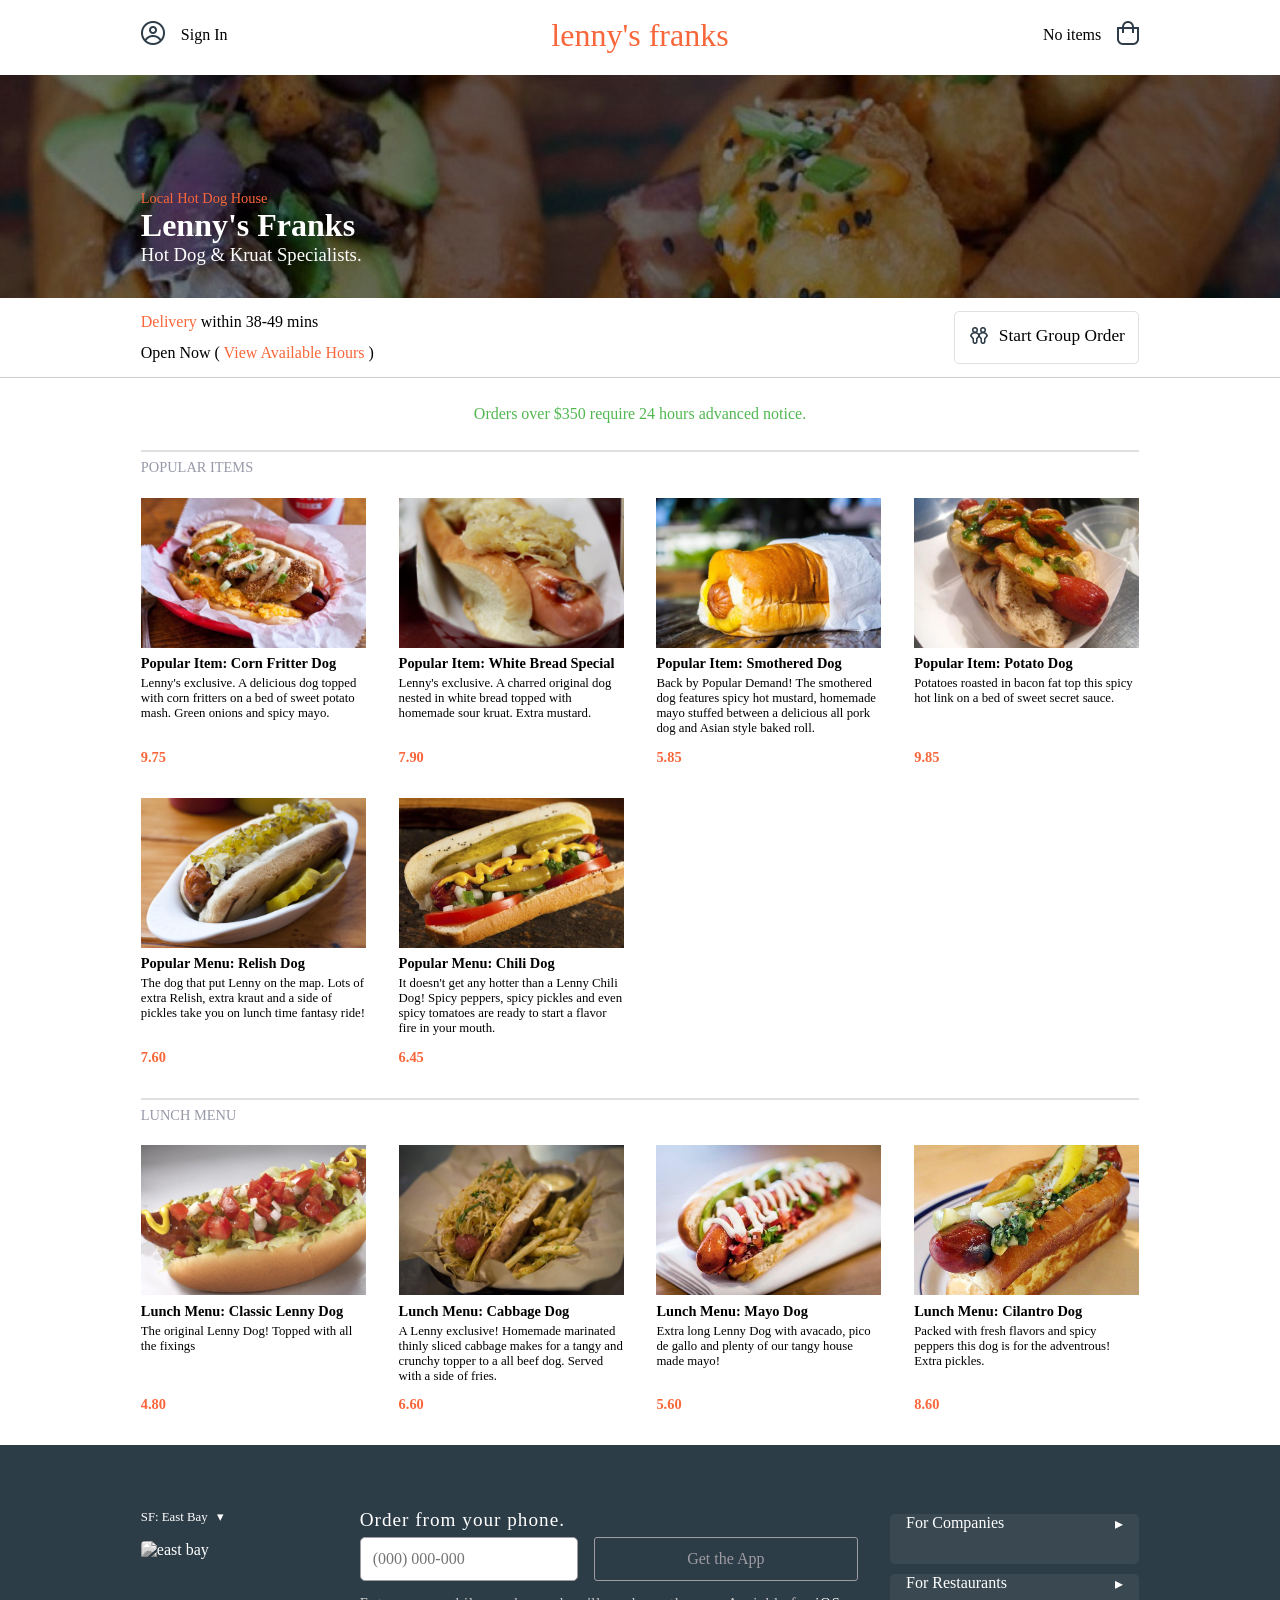
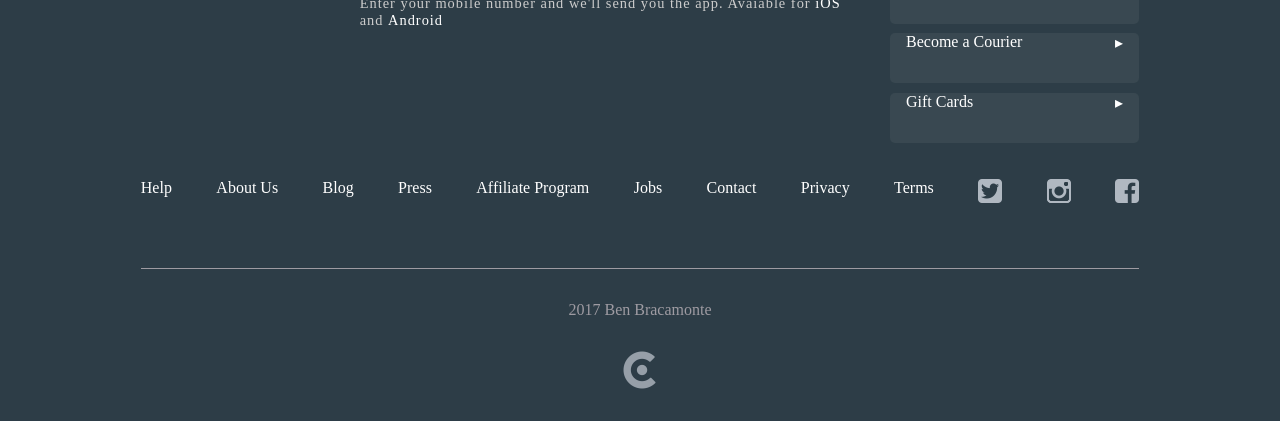
==== hotdogs/index.html @ 8e90b652 "fix pathing errors" ====
<!DOCTYPE html>
<html>
<head>
  <title>Lenny's Franks</title>
  <link rel="stylesheet" href="styles.css">
  <script
    src="https://code.jquery.com/jquery-3.2.1.js"
    integrity="sha256-DZAnKJ/6XZ9si04Hgrsxu/8s717jcIzLy3oi35EouyE="
    crossorigin="anonymous"></script>
  <script type="text/javascript" src="main.js" ></script>
</head>
<body>
  <div class="pagewrap">
    <div class="overlay"></div><!-- overlay -->

    <div class="topbar">
      <div class="topbar-signin">
        <div class="topbar-signin-icon"><img src="icons/profile.png" alt="person icon"></div>
        <div class="topbar-signin-title">Sign In</div>
      </div><!-- topbar-signin -->

      <div class="topbar-title">lenny's franks</div>

      <div class="topbar-cart">
        <div class="topbar-cart-itemcount">No items</div>
        <div class="topbar-cart-carticon"><img src="icons/bag.png" alt="bag icon"></div>
      </div><!-- topbar-cart -->
    </div><!-- topbar -->

    <div class="title">
      <h4 class="title-item title-location">Local Hot Dog House</h4>
      <h1 class="title-item title-title">Lenny's Franks</h1>
      <h3 class="title-item title-description">Hot Dog &amp Kruat Specialists.</h3>
    </div><!-- title -->

    <div class="orderbar">
      <div class="orderbar-item orderbar-left">
        <div class="orderbar-delivery-time"> <span class="orderbar-delivery">Delivery</span> within 38-49 mins</div>
        <div class="orderbar-hours">Open Now (<a href="#" class="view-hours"> View Available Hours </a>)</div>
      </div><!-- orderbar-item orderbar-left -->

      <div class="orderbar-item orderbar-orderbutton">
        <button class="group-orderbutton-button"><img src="icons/two-people.png" class="group-orderbutton-button-icon" alt="two people icon"><span class="group-orderbutton-button-text">Start Group Order</span></button>
      </div><!-- orderbar-orderbutton -->
    </div><!-- orderbar -->

    <main class="main">
      <div class="main-bigorders">Orders over $350 require 24 hours advanced notice.</div>
      <div class="main-menu">
        <div class="main-menu-title">POPULAR ITEMS</div>
        <div class="main-menu-items">
          <div class="menu-item" id="item-corndog">
            <div class="menu-item-imgholder">
              <img src="images/corndog.jpg" alt="corn dog" class="menu-item-img">
              <div class="menu-item-hovertext">Add to Cart</div>
            </div><!-- menu-item-imgholder -->

            <div class="menu-item-name">Popular Item: Corn Fritter Dog</div>
            <div class="menu-item-description">Lenny's exclusive. A delicious dog topped with corn fritters on a bed of sweet potato mash. Green onions and spicy mayo.</div>
            <div class="menu-item-price">9.75</div>
          </div><!-- menu-item -->

          <div class="menu-item" id="item-whitebreaddog">
            <div class="menu-item-imgholder">
              <img src="images/krautdog.jpg" alt="white bread dog" class="menu-item-img">
            <div class="menu-item-hovertext">Add to Cart</div>
            </div><!-- menu-item-imgholder -->

            <div class="menu-item-name">Popular Item: White Bread Special</div>
            <div class="menu-item-description">Lenny's exclusive. A charred original dog nested in white bread topped with homemade sour kruat. Extra mustard.</div>
            <div class="menu-item-price">7.90</div>
          </div><!-- menu-item -->

          <div class="menu-item" id="item-smothereddog">
            <div class="menu-item-imgholder">
              <img src="images/smothereddog.jpg" alt="Smothered Dog" class="menu-item-img">
              <div class="menu-item-hovertext">Add to Cart</div>
            </div><!-- menu-item-imgholder -->

            <div class="menu-item-name">Popular Item: Smothered Dog</div>
            <div class="menu-item-description">Back by Popular Demand! The smothered dog features spicy hot mustard, homemade mayo stuffed between a delicious all pork dog and Asian style baked roll.</div>
            <div class="menu-item-price">5.85</div>
          </div><!-- menu-item -->

          <div class="menu-item" id="item-potatoedog">
            <div class="menu-item-imgholder">
              <img src="images/pototadog.jpg" alt="Potatoe Covered Hot Dog" class="menu-item-img">
              <div class="menu-item-hovertext">Add to Cart</div>
            </div><!-- menu-item-imgholder -->

            <div class="menu-item-name">Popular Item: Potato Dog</div>
            <div class="menu-item-description">Potatoes roasted in bacon fat top this spicy hot link on a bed of sweet secret sauce.</div>
            <div class="menu-item-price">9.85</div>
          </div><!-- menu-item -->

          <div class="menu-item" id="item-relishdog">
            <div class="menu-item-imgholder">
              <img src="images/relishdog.jpg" alt="Relish Dog" class="menu-item-img">
            <div class="menu-item-hovertext">Add to Cart</div>
            </div><!-- menu-item-imgholder -->

            <div class="menu-item-name">Popular Menu: Relish Dog</div>
            <div class="menu-item-description">The dog that put Lenny on the map. Lots of extra Relish, extra kraut and a side of pickles take you on lunch time fantasy ride!</div>
            <div class="menu-item-price">7.60</div>
          </div><!-- menu-item -->

          <div class="menu-item" id="item-chilidog">
            <div class="menu-item-imgholder">
              <img src="images/chillidog.jpg" alt="Hot Chili Dog" class="menu-item-img">
            <div class="menu-item-hovertext">Add to Cart</div>
            </div><!-- menu-item-imgholder -->

            <div class="menu-item-name">Popular Menu: Chili Dog</div>
            <div class="menu-item-description">It doesn't get any hotter than a Lenny Chili Dog! Spicy peppers, spicy pickles and even spicy tomatoes are ready to start a flavor fire in your mouth.</div>
            <div class="menu-item-price">6.45</div>
          </div><!-- menu-item -->

          <div class="menu-item phantom-item"">
            <div class="menu-item-imgholder">
              <img src="images/chillidog.jpg" alt="Hot Chili Dog" class="menu-item-img">
            <div class="menu-item-hovertext">Add to Cart</div>
            </div><!-- menu-item-imgholder -->

            <div class="menu-item-name">Popular Menu: Chili Dog</div>
            <div class="menu-item-description">It doesn't get any hotter than a Lenny Chili Dog! Spicy peppers, spicy pickles and even spicy tomatoes are ready to start a flavor fire in your mouth.</div>
            <div class="menu-item-price">6.45</div>
          </div><!-- menu-item -->

          <div class="menu-item phantom-item">
            <div class="menu-item-imgholder">
              <img src="images/chillidog.jpg" alt="Hot Chili Dog" class="menu-item-img">
            <div class="menu-item-hovertext">Add to Cart</div>
            </div><!-- menu-item-imgholder -->

            <div class="menu-item-name">Popular Menu: Chili Dog</div>
            <div class="menu-item-description">It doesn't get any hotter than a Lenny Chili Dog! Spicy peppers, spicy pickles and even spicy tomatoes are ready to start a flavor fire in your mouth.</div>
            <div class="menu-item-price">6.45</div>
          </div><!-- menu-item -->


        </div><!-- main-menu-items -->

        <div class="main-menu-title">LUNCH MENU</div>
        <div class="main-menu-items">
          <div class="menu-item" id="item-lennydog">
            <div class="menu-item-imgholder">
              <img src="images/classicdog.jpg" alt="Classic Hot Dog" class="menu-item-img">
            <div class="menu-item-hovertext">Add to Cart</div>
            </div><!-- menu-item-imgholder -->

            <div class="menu-item-name">Lunch Menu: Classic Lenny Dog</div>
            <div class="menu-item-description">The original Lenny Dog! Topped with all the fixings</div>
            <div class="menu-item-price">4.80</div>
          </div><!-- menu-item -->

          <div class="menu-item" id="item-cabbagedog">
            <div class="menu-item-imgholder">
              <img src="images/cabbagedog.jpg" alt="Cabbage Dog" class="menu-item-img">
            <div class="menu-item-hovertext">Add to Cart</div>
            </div><!-- menu-item-imgholder -->

            <div class="menu-item-name">Lunch Menu: Cabbage Dog</div>
            <div class="menu-item-description">A Lenny exclusive! Homemade marinated thinly sliced cabbage makes for a tangy and crunchy topper to a all beef dog. Served with a side of fries.</div>
            <div class="menu-item-price">6.60</div>
          </div><!-- menu-item -->

          <div class="menu-item" id="item-mayodog">
            <div class="menu-item-imgholder">
              <img src="images/mayodog.jpg" alt="Mayo Dog" class="menu-item-img">
            <div class="menu-item-hovertext">Add to Cart</div>
            </div><!-- menu-item-imgholder -->

            <div class="menu-item-name">Lunch Menu: Mayo Dog</div>
            <div class="menu-item-description">Extra long Lenny Dog with avacado, pico de gallo and plenty of our tangy house made mayo!</div>
            <div class="menu-item-price">5.60</div>
          </div><!-- menu-item -->

          <div class="menu-item" id="item-cilantrodog">
            <div class="menu-item-imgholder">
              <img src="images/cilantrodog.jpg" alt="Cilantro Dog" class="menu-item-img">
            <div class="menu-item-hovertext">Add to Cart</div>
            </div><!-- menu-item-imgholder -->

            <div class="menu-item-name">Lunch Menu: Cilantro Dog</div>
            <div class="menu-item-description">Packed with fresh flavors and spicy peppers this dog is for the adventrous! Extra pickles.</div>
            <div class="menu-item-price">8.60</div>
          </div><!-- menu-item -->

        </div><!-- main-menu-items -->
      </div><!-- main-menu -->
    </main><!-- main -->

    <footer class="footer">
      <div class="footer-contacts footer-item">
        <div class=" footer-contacts-bays">
          <div class="footer-contacts-bays-title">SF: East Bay &nbsp &#x25BE;</div>
          <img src="https://ak5.picdn.net/shutterstock/videos/6311705/thumb/1.jpg" alt="east bay" class="footer-contacts-bays-image">
        </div><!-- footer-contacts-bays -->

        <div class=" footer-contacts-phone">
          <div class="footer-contacts-phone-title">Order from your phone.</div>
          <div class="footer-contacts-phone-textfield">
            <form>
              <input class="footer-contacts-phone-textfield-textfield" type="text" name="phone-number" placeholder="(000) 000-000">
            </form>
            <button class="footer-contacts-phone-appbutton">Get the App</button>
          </div>
          <div class="footer-contacts-phone-detials"><p>Enter your mobile number and we'll send you the app. Avaiable for <span class="text-bold">iOS</span> and <span class="text-bold">Android</span></p></div>
        </div><!-- footer-contacts-phone -->

        <div class="footer-contacts-outreach">
          <button class="footer-contacts-outreach-button">For Companies <span class="triangle">&#9656;</span> </button>
          <button class="footer-contacts-outreach-button">For Restaurants <span class="triangle">&#9656;</span> </button>
          <button class="footer-contacts-outreach-button">Become a Courier <span class="triangle">&#9656;</span> </button>
          <button class="footer-contacts-outreach-button">Gift Cards <span class="triangle">&#9656;</span> </button>
        </div><!-- footer-contacts-outreach -->
      </div><!-- footer-contacts -->

      <div class="footer-item footer-links">
        <a href="#" class="footer-link" >Help</a>
        <a href="#" class="footer-link" >About Us</a>
        <a href="#" class="footer-link" >Blog</a>
        <a href="#" class="footer-link" >Press</a>
        <a href="#" class="footer-link" >Affiliate Program</a>
        <a href="#" class="footer-link" >Jobs</a>
        <a href="#" class="footer-link" >Contact</a>
        <a href="#" class="footer-link" >Privacy</a>
        <a href="#" class="footer-link" >Terms</a>
        <a href="#" class="footer-link" ><img src="icons/twitter.png" alt="twitter icon"></a>
        <a href="#" class="footer-link" ><img src="icons/insta.png" alt="instagram"></a>
        <a href="#" class="footer-link" ><img src="icons/fb.png" alt="facebook"></a>
      </div><!-- footer-links -->

      <div class="footer-item footer-copyright">
        <div class="footer-copyright-date"> 2017 Ben Bracamonte</div>
        <img src="icons/logo.png" alt="logo" class="footer-copyright-logo">
      </div><!-- footer-copyright -->
    </footer><!-- footer -->

    <div class="hours-modal">
      <div class="hours-modal-container">

        <div class="hours-modal-title">
          <span>Aviable Hours</span>
          <span class="hours-x-button">&#10006</span>
        </div><!-- hours-modal-title -->

        <div class="hours-modal-main">
          <div class="hours-modal-main-menunames">
            <div class="hours-modal-main-placeholder"></div>

            <div class="hours-modal-main-mainmenu-title">
              <div class="hours-modal-main-mainmenu-title-title">Main Menu</div>
              <div class="hours-modal-main-availablenow">Avaiable Now</div>
            </div><!-- hours-modal-main-mainmenu-title -->

            <div class="hours-modal-main-lunchmenu-title">
              <div class="hours-modal-main-lunchmenu-title-title">Lunch Menu</div>
              <div class="hours-modal-main-availablenow">Avaiable Now</div>
            </div><!-- hours-modal-main-lunchmenu-title -->
          </div><!-- hours-modal-main-menunames -->

          <div class="hours-modal-main-hours">
            <div class="hours-modal-main-daylist">
              <ul class="hours-modal-main-days" >
                <li>Sunday</li>
                <li>Monday</li>
                <li>Tuesday</li>
                <li><span class="active">Wednesday</span></li>
                <li>Thursday</li>
                <li>Friday</li>
                <li>Saturday</li>
              </ul>
            </div><!-- hours-modal-main-days -->

            <div class="hours-modal-main-mainmenu">
              <div>
                <ul class="hours-modal-main-mainmenu-hours" >
                  <li>11:00AM - 09:30PM</li>
                  <li>Closed</li>
                  <li>11:00AM - 10:00PM</li>
                  <li><span class="active">11:00AM - 10:00PM</span></li>
                  <li>11:00AM - 10:00PM</li>
                  <li>11:00AM - 10:00PM</li>
                  <li>11:00AM - 10:00PM</li>
                </ul><!-- hours-modal-main-mainmenu-hours -->
              </div>
            </div><!-- hours-modal-main-mainmenu -->

            <div class="hours-modal-main-lunchmenu">
              <div>
                <ul class="hours-modal-main-lunchmenu-hours">
                  <li>11:00AM - 09:30PM</li>
                  <li>Closed</li>
                  <li>11:00AM - 10:00PM</li>
                  <li><span class="active">11:00AM - 10:00PM</span></li>
                  <li>11:00AM - 10:00PM</li>
                  <li>11:00AM - 10:00PM</li>
                  <li>11:00AM - 10:00PM</li>
                </ul><!-- hours-modal-main-lunchmenu-hours -->
              </div>
            </div><!-- hours-modal-main-lunchmenu -->
          </div><!-- hours-modal-main-hours -->
        </div><!-- hours-modal-main -->
      </div><!-- hours-modal-container -->
    </div><!-- hours-modal -->

    <div class="item-modals">
      <div class="item-modal" id="item-modal-corndog">
        <div class="item-modal-img-container">
          <div class="item-x-button">&#10006</div>
        </div><!-- item-modal-img-container -->

        <div class="item-modal-description">
          <div class="item-modal-description-title">Popular Menu: Corn Fritter Dog</div><!-- item-modal-description-title -->
          <p class="item-modal-description-description">Lenny's exclusive. A delicious dog topped with corn fritters on a bed of sweet potato mash. Green onions and spicy mayo.</p><!-- item-modal-description-description -->
        </div><!-- item-modal-description -->

        <div class="item-modal-unavailble">
          <div class="item-modal-unavaiable-title">IF ITEM UNAVAILABLE</div><!-- item-modal-unavaiable-title -->
          <div class="item-modal-unavuable-radios">

            <!-- Having the same name ensures that only one radio button can be checked at a time. -->
            <input name="item-options" type="radio" class="unavaiable-options-radio" value="sub" checked><span class="unavaiable-options-text"> &nbsp; Substitute with restaurant recommendation</span><br>
            <input name="item-options" type="radio" class="unavaiable-options-radio" value="sub"><span class="unavaiable-options-text"> &nbsp; Remove item</span><br>
            <input name="item-options" type="radio" class="unavaiable-options-radio" value="sub"><span class="unavaiable-options-text"> &nbsp; Cancel entire order</span><br>
          </div><!-- item-modal-unavuable-radios -->
        </div><!-- item-modal-unavailble -->

        <div class="item-modal-optional">
          <div class="item-modal-optional-title">OPTIONAL ITEM INSTRUCTIONS</div><!-- item-modal-optoinal-title -->

          <div class="item-modal-optional-textfield">
            <form action="#">
              <textarea placeholder="eg. NO MAYO! Any food allergies we should know about? Extra hot Peppers? Just let us know here." rows="4" class="item-instructions"></textarea>
            </form>
          </div><!-- item-modal-optional-textfield -->
        </div><!-- item-modal-optional -->

        <div class="item-modal-price-container">
          <div class="item-modal-price-quantity-button">
            <a class="quantity-button-minus">-</a>

            <div class="quantity-button-inner">
              <div class="quantity-button-qty">QTY:<span class="quantity-button-qty-number">0</span></div>
            </div><!-- quantity-button-inner -->

            <a class="quantity-button-plus">+</a>
          </div><!-- item-modal-price-quantity -->

          <div class="item-modal-price-total">9.75</div><!-- item-modal-price-total -->
        </div><!-- item-modal-price-container -->

        <div class="item-modal-button">
          <button class="item-modal-button-addtocart">Add to Cart</button>
        </div><!-- item-modal-button -->
      </div><!-- item-modal -->

      <div class="item-modal" id="item-modal-whitebreaddog">
        <div class="item-modal-img-container">
          <div class="item-x-button">&#10006</div>
        </div><!-- item-modal-img-container -->

        <div class="item-modal-description">
          <div class="item-modal-description-title">Popular Menu: White Bread Special</div><!-- item-modal-description-title -->
          <p class="item-modal-description-description">Lenny's exclusive. A charred original dog nested in white bread topped with homemade sour kruat. Extra mustard.</p><!-- item-modal-description-description -->
        </div><!-- item-modal-description -->

        <div class="item-modal-unavailble">
          <div class="item-modal-unavaiable-title">IF ITEM UNAVAILABLE</div><!-- item-modal-unavaiable-title -->
          <div class="item-modal-unavuable-radios">

            <!-- Having the same name ensures that only one radio button can be checked at a time. -->
            <input name="item-options" type="radio" class="unavaiable-options-radio" value="sub" checked><span class="unavaiable-options-text"> &nbsp; Substitute with restaurant recommendation</span><br>
            <input name="item-options" type="radio" class="unavaiable-options-radio" value="sub"><span class="unavaiable-options-text"> &nbsp; Remove item</span><br>
            <input name="item-options" type="radio" class="unavaiable-options-radio" value="sub"><span class="unavaiable-options-text"> &nbsp; Cancel entire order</span><br>
          </div><!-- item-modal-unavuable-radios -->
        </div><!-- item-modal-unavailble -->

        <div class="item-modal-optional">
          <div class="item-modal-optional-title">OPTIONAL ITEM INSTRUCTIONS</div><!-- item-modal-optoinal-title -->

          <div class="item-modal-optional-textfield">
            <form action="#">
              <textarea placeholder="eg. NO MAYO! Any food allergies we should know about? Extra hot Peppers? Just let us know here." rows="4" class="item-instructions"></textarea>
            </form>
          </div><!-- item-modal-optional-textfield -->
        </div><!-- item-modal-optional -->

        <div class="item-modal-price-container">
          <div class="item-modal-price-quantity-button">
            <a class="quantity-button-minus">-</a>

            <div class="quantity-button-inner">
              <div class="quantity-button-qty">QTY:<span class="quantity-button-qty-number">0</span></div>
            </div><!-- quantity-button-inner -->

            <a class="quantity-button-plus">+</a>
          </div><!-- item-modal-price-quantity -->

          <div class="item-modal-price-total">7.90</div><!-- item-modal-price-total -->
        </div><!-- item-modal-price-container -->

        <div class="item-modal-button">
          <button class="item-modal-button-addtocart">Add to Cart</button>
        </div><!-- item-modal-button -->
      </div><!-- item-modal -->


      <div class="item-modal" id="item-modal-smothereddog">
        <div class="item-modal-img-container">
          <div class="item-x-button">&#10006</div>
        </div><!-- item-modal-img-container -->

        <div class="item-modal-description">
          <div class="item-modal-description-title">Popular Menu: Smothered Dog</div><!-- item-modal-description-title -->
          <p class="item-modal-description-description">Back by Popular Demand! The smothered dog features spicy hot mustard, homemade mayo stuffed between a delicious all pork dog and Asian style baked roll.</p><!-- item-modal-description-description -->
        </div><!-- item-modal-description -->

        <div class="item-modal-unavailble">
          <div class="item-modal-unavaiable-title">IF ITEM UNAVAILABLE</div><!-- item-modal-unavaiable-title -->
          <div class="item-modal-unavuable-radios">

            <!-- Having the same name ensures that only one radio button can be checked at a time. -->
            <input name="item-options" type="radio" class="unavaiable-options-radio" value="sub" checked><span class="unavaiable-options-text"> &nbsp; Substitute with restaurant recommendation</span><br>
            <input name="item-options" type="radio" class="unavaiable-options-radio" value="sub"><span class="unavaiable-options-text"> &nbsp; Remove item</span><br>
            <input name="item-options" type="radio" class="unavaiable-options-radio" value="sub"><span class="unavaiable-options-text"> &nbsp; Cancel entire order</span><br>
          </div><!-- item-modal-unavuable-radios -->
        </div><!-- item-modal-unavailble -->

        <div class="item-modal-optional">
          <div class="item-modal-optional-title">OPTIONAL ITEM INSTRUCTIONS</div><!-- item-modal-optoinal-title -->

          <div class="item-modal-optional-textfield">
            <form action="#">
              <textarea placeholder="eg. NO MAYO! Any food allergies we should know about? Extra hot Peppers? Just let us know here." rows="4" class="item-instructions"></textarea>
            </form>
          </div><!-- item-modal-optional-textfield -->
        </div><!-- item-modal-optional -->

        <div class="item-modal-price-container">
          <div class="item-modal-price-quantity-button">
            <a class="quantity-button-minus">-</a>

            <div class="quantity-button-inner">
              <div class="quantity-button-qty">QTY:<span class="quantity-button-qty-number">0</span></div>
            </div><!-- quantity-button-inner -->

            <a class="quantity-button-plus">+</a>
          </div><!-- item-modal-price-quantity -->

          <div class="item-modal-price-total">5.85</div><!-- item-modal-price-total -->
        </div><!-- item-modal-price-container -->

        <div class="item-modal-button">
          <button class="item-modal-button-addtocart">Add to Cart</button>
        </div><!-- item-modal-button -->
      </div><!-- item-modal -->


      <div class="item-modal" id="item-modal-potatoedog">
        <div class="item-modal-img-container">
          <div class="item-x-button">&#10006</div>
        </div><!-- item-modal-img-container -->

        <div class="item-modal-description">
          <div class="item-modal-description-title">Popular Menu: Potato Dog</div><!-- item-modal-description-title -->
          <p class="item-modal-description-description">Potatoes roasted in bacon fat top this spicy hot link on a bed of sweet secret sauce.</p><!-- item-modal-description-description -->
        </div><!-- item-modal-description -->

        <div class="item-modal-unavailble">
          <div class="item-modal-unavaiable-title">IF ITEM UNAVAILABLE</div><!-- item-modal-unavaiable-title -->
          <div class="item-modal-unavuable-radios">

            <!-- Having the same name ensures that only one radio button can be checked at a time. -->
            <input name="item-options" type="radio" class="unavaiable-options-radio" value="sub" checked><span class="unavaiable-options-text"> &nbsp; Substitute with restaurant recommendation</span><br>
            <input name="item-options" type="radio" class="unavaiable-options-radio" value="sub"><span class="unavaiable-options-text"> &nbsp; Remove item</span><br>
            <input name="item-options" type="radio" class="unavaiable-options-radio" value="sub"><span class="unavaiable-options-text"> &nbsp; Cancel entire order</span><br>
          </div><!-- item-modal-unavuable-radios -->
        </div><!-- item-modal-unavailble -->

        <div class="item-modal-optional">
          <div class="item-modal-optional-title">OPTIONAL ITEM INSTRUCTIONS</div><!-- item-modal-optoinal-title -->

          <div class="item-modal-optional-textfield">
            <form action="#">
              <textarea placeholder="eg. NO MAYO! Any food allergies we should know about? Extra hot Peppers? Just let us know here." rows="4" class="item-instructions"></textarea>
            </form>
          </div><!-- item-modal-optional-textfield -->
        </div><!-- item-modal-optional -->

        <div class="item-modal-price-container">
          <div class="item-modal-price-quantity-button">
            <a class="quantity-button-minus">-</a>

            <div class="quantity-button-inner">
              <div class="quantity-button-qty">QTY:<span class="quantity-button-qty-number">0</span></div>
            </div><!-- quantity-button-inner -->

            <a class="quantity-button-plus">+</a>
          </div><!-- item-modal-price-quantity -->

          <div class="item-modal-price-total">9.85</div><!-- item-modal-price-total -->
        </div><!-- item-modal-price-container -->

        <div class="item-modal-button">
          <button class="item-modal-button-addtocart">Add to Cart</button>
        </div><!-- item-modal-button -->
      </div><!-- item-modal -->

      <div class="item-modal" id="item-modal-relishdog">
        <div class="item-modal-img-container">
          <div class="item-x-button">&#10006</div>
        </div><!-- item-modal-img-container -->

        <div class="item-modal-description">
          <div class="item-modal-description-title">Popular Menu: Relish Dog</div><!-- item-modal-description-title -->
          <p class="item-modal-description-description">The dog that put Lenny on the map. Lots of extra Relish, extra kraut and a side of pickles take you on lunch time fantasy ride!</p><!-- item-modal-description-description -->
        </div><!-- item-modal-description -->

        <div class="item-modal-unavailble">
          <div class="item-modal-unavaiable-title">IF ITEM UNAVAILABLE</div><!-- item-modal-unavaiable-title -->
          <div class="item-modal-unavuable-radios">

            <!-- Having the same name ensures that only one radio button can be checked at a time. -->
            <input name="item-options" type="radio" class="unavaiable-options-radio" value="sub" checked><span class="unavaiable-options-text"> &nbsp; Substitute with restaurant recommendation</span><br>
            <input name="item-options" type="radio" class="unavaiable-options-radio" value="sub"><span class="unavaiable-options-text"> &nbsp; Remove item</span><br>
            <input name="item-options" type="radio" class="unavaiable-options-radio" value="sub"><span class="unavaiable-options-text"> &nbsp; Cancel entire order</span><br>
          </div><!-- item-modal-unavuable-radios -->
        </div><!-- item-modal-unavailble -->

        <div class="item-modal-optional">
          <div class="item-modal-optional-title">OPTIONAL ITEM INSTRUCTIONS</div><!-- item-modal-optoinal-title -->

          <div class="item-modal-optional-textfield">
            <form action="#">
              <textarea placeholder="eg. NO MAYO! Any food allergies we should know about? Extra hot Peppers? Just let us know here." rows="4" class="item-instructions"></textarea>
            </form>
          </div><!-- item-modal-optional-textfield -->
        </div><!-- item-modal-optional -->

        <div class="item-modal-price-container">
          <div class="item-modal-price-quantity-button">
            <a class="quantity-button-minus">-</a>

            <div class="quantity-button-inner">
              <div class="quantity-button-qty">QTY:<span class="quantity-button-qty-number">0</span></div>
            </div><!-- quantity-button-inner -->

            <a class="quantity-button-plus">+</a>
          </div><!-- item-modal-price-quantity -->

          <div class="item-modal-price-total">7.60</div><!-- item-modal-price-total -->
        </div><!-- item-modal-price-container -->

        <div class="item-modal-button">
          <button class="item-modal-button-addtocart">Add to Cart</button>
        </div><!-- item-modal-button -->
      </div><!-- item-modal -->

      <div class="item-modal" id="item-modal-chilidog">
        <div class="item-modal-img-container">
          <div class="item-x-button">&#10006</div>
        </div><!-- item-modal-img-container -->

        <div class="item-modal-description">
          <div class="item-modal-description-title">Popular Menu: Chili Dog</div><!-- item-modal-description-title -->
          <p class="item-modal-description-description">It doesn't get any hotter than a Lenny Chili Dog! Spicy peppers, spicy pickles and spicy tomatoes are ready to start a flavor fire in your mouth.</p><!-- item-modal-description-description -->
        </div><!-- item-modal-description -->

        <div class="item-modal-unavailble">
          <div class="item-modal-unavaiable-title">IF ITEM UNAVAILABLE</div><!-- item-modal-unavaiable-title -->
          <div class="item-modal-unavuable-radios">

            <!-- Having the same name ensures that only one radio button can be checked at a time. -->
            <input name="item-options" type="radio" class="unavaiable-options-radio" value="sub" checked><span class="unavaiable-options-text"> &nbsp; Substitute with restaurant recommendation</span><br>
            <input name="item-options" type="radio" class="unavaiable-options-radio" value="sub"><span class="unavaiable-options-text"> &nbsp; Remove item</span><br>
            <input name="item-options" type="radio" class="unavaiable-options-radio" value="sub"><span class="unavaiable-options-text"> &nbsp; Cancel entire order</span><br>
          </div><!-- item-modal-unavuable-radios -->
        </div><!-- item-modal-unavailble -->

        <div class="item-modal-optional">
          <div class="item-modal-optional-title">OPTIONAL ITEM INSTRUCTIONS</div><!-- item-modal-optoinal-title -->

          <div class="item-modal-optional-textfield">
            <form action="#">
              <textarea placeholder="eg. NO MAYO! Any food allergies we should know about? Extra hot Peppers? Just let us know here." rows="4" class="item-instructions"></textarea>
            </form>
          </div><!-- item-modal-optional-textfield -->
        </div><!-- item-modal-optional -->

        <div class="item-modal-price-container">
          <div class="item-modal-price-quantity-button">
            <a class="quantity-button-minus">-</a>

            <div class="quantity-button-inner">
              <div class="quantity-button-qty">QTY:<span class="quantity-button-qty-number">0</span></div>
            </div><!-- quantity-button-inner -->

            <a class="quantity-button-plus">+</a>
          </div><!-- item-modal-price-quantity -->

          <div class="item-modal-price-total">6.45</div><!-- item-modal-price-total -->
        </div><!-- item-modal-price-container -->

        <div class="item-modal-button">
          <button class="item-modal-button-addtocart">Add to Cart</button>
        </div><!-- item-modal-button -->
      </div><!-- item-modal -->


      <div class="item-modal" id="item-modal-lennydog">
        <div class="item-modal-img-container">
          <div class="item-x-button">&#10006</div>
        </div><!-- item-modal-img-container -->

        <div class="item-modal-description">
          <div class="item-modal-description-title">Lunch Menu: Classic Lenny</div><!-- item-modal-description-title -->
          <p class="item-modal-description-description">The original Lenny Dog! Topped with all the fixings</p><!-- item-modal-description-description -->
        </div><!-- item-modal-description -->

        <div class="item-modal-unavailble">
          <div class="item-modal-unavaiable-title">IF ITEM UNAVAILABLE</div><!-- item-modal-unavaiable-title -->
          <div class="item-modal-unavuable-radios">

            <!-- Having the same name ensures that only one radio button can be checked at a time. -->
            <input name="item-options" type="radio" class="unavaiable-options-radio" value="sub" checked><span class="unavaiable-options-text"> &nbsp; Substitute with restaurant recommendation</span><br>
            <input name="item-options" type="radio" class="unavaiable-options-radio" value="sub"><span class="unavaiable-options-text"> &nbsp; Remove item</span><br>
            <input name="item-options" type="radio" class="unavaiable-options-radio" value="sub"><span class="unavaiable-options-text"> &nbsp; Cancel entire order</span><br>
          </div><!-- item-modal-unavuable-radios -->
        </div><!-- item-modal-unavailble -->

        <div class="item-modal-optional">
          <div class="item-modal-optional-title">OPTIONAL ITEM INSTRUCTIONS</div><!-- item-modal-optoinal-title -->

          <div class="item-modal-optional-textfield">
            <form action="#">
              <textarea placeholder="eg. NO MAYO! Any food allergies we should know about? Extra hot Peppers? Just let us know here." rows="4" class="item-instructions"></textarea>
            </form>
          </div><!-- item-modal-optional-textfield -->
        </div><!-- item-modal-optional -->

        <div class="item-modal-price-container">
          <div class="item-modal-price-quantity-button">
            <a class="quantity-button-minus">-</a>

            <div class="quantity-button-inner">
              <div class="quantity-button-qty">QTY:<span class="quantity-button-qty-number">0</span></div>
            </div><!-- quantity-button-inner -->

            <a class="quantity-button-plus">+</a>
          </div><!-- item-modal-price-quantity -->

          <div class="item-modal-price-total">4.80</div><!-- item-modal-price-total -->
        </div><!-- item-modal-price-container -->

        <div class="item-modal-button">
          <button class="item-modal-button-addtocart">Add to Cart</button>
        </div><!-- item-modal-button -->
      </div><!-- item-modal -->

      <div class="item-modal" id="item-modal-cabbagedog">
        <div class="item-modal-img-container">
          <div class="item-x-button">&#10006</div>
        </div><!-- item-modal-img-container -->

        <div class="item-modal-description">
          <div class="item-modal-description-title">Lunch Menu: Cabbage Lenny</div><!-- item-modal-description-title -->
          <p class="item-modal-description-description">A Lenny exclusive! Homemade marinated thinly sliced cabbage makes for a tangy and crunchy topper to a all beef dog. Served with a side of fries.</p><!-- item-modal-description-description -->
        </div><!-- item-modal-description -->

        <div class="item-modal-unavailble">
          <div class="item-modal-unavaiable-title">IF ITEM UNAVAILABLE</div><!-- item-modal-unavaiable-title -->
          <div class="item-modal-unavuable-radios">

            <!-- Having the same name ensures that only one radio button can be checked at a time. -->
            <input name="item-options" type="radio" class="unavaiable-options-radio" value="sub" checked><span class="unavaiable-options-text"> &nbsp; Substitute with restaurant recommendation</span><br>
            <input name="item-options" type="radio" class="unavaiable-options-radio" value="sub"><span class="unavaiable-options-text"> &nbsp; Remove item</span><br>
            <input name="item-options" type="radio" class="unavaiable-options-radio" value="sub"><span class="unavaiable-options-text"> &nbsp; Cancel entire order</span><br>
          </div><!-- item-modal-unavuable-radios -->
        </div><!-- item-modal-unavailble -->

        <div class="item-modal-optional">
          <div class="item-modal-optional-title">OPTIONAL ITEM INSTRUCTIONS</div><!-- item-modal-optoinal-title -->

          <div class="item-modal-optional-textfield">
            <form action="#">
              <textarea placeholder="eg. NO MAYO! Any food allergies we should know about? Extra hot Peppers? Just let us know here." rows="4" class="item-instructions"></textarea>
            </form>
          </div><!-- item-modal-optional-textfield -->
        </div><!-- item-modal-optional -->

        <div class="item-modal-price-container">
          <div class="item-modal-price-quantity-button">
            <a class="quantity-button-minus">-</a>

            <div class="quantity-button-inner">
              <div class="quantity-button-qty">QTY:<span class="quantity-button-qty-number">0</span></div>
            </div><!-- quantity-button-inner -->

            <a class="quantity-button-plus">+</a>
          </div><!-- item-modal-price-quantity -->

          <div class="item-modal-price-total">6.60</div><!-- item-modal-price-total -->
        </div><!-- item-modal-price-container -->

        <div class="item-modal-button">
          <button class="item-modal-button-addtocart">Add to Cart</button>
        </div><!-- item-modal-button -->
      </div><!-- item-modal -->

      <div class="item-modal" id="item-modal-mayodog">
        <div class="item-modal-img-container">
          <div class="item-x-button">&#10006</div>
        </div><!-- item-modal-img-container -->

        <div class="item-modal-description">
          <div class="item-modal-description-title">Lunch Menu: Mayo Dog</div><!-- item-modal-description-title -->
          <p class="item-modal-description-description">Extra long Lenny Dog with avacado, pico de gallo and plenty of our tangy house made mayo!</p><!-- item-modal-description-description -->
        </div><!-- item-modal-description -->

        <div class="item-modal-unavailble">
          <div class="item-modal-unavaiable-title">IF ITEM UNAVAILABLE</div><!-- item-modal-unavaiable-title -->
          <div class="item-modal-unavuable-radios">

            <!-- Having the same name ensures that only one radio button can be checked at a time. -->
            <input name="item-options" type="radio" class="unavaiable-options-radio" value="sub" checked><span class="unavaiable-options-text"> &nbsp; Substitute with restaurant recommendation</span><br>
            <input name="item-options" type="radio" class="unavaiable-options-radio" value="sub"><span class="unavaiable-options-text"> &nbsp; Remove item</span><br>
            <input name="item-options" type="radio" class="unavaiable-options-radio" value="sub"><span class="unavaiable-options-text"> &nbsp; Cancel entire order</span><br>
          </div><!-- item-modal-unavuable-radios -->
        </div><!-- item-modal-unavailble -->

        <div class="item-modal-optional">
          <div class="item-modal-optional-title">OPTIONAL ITEM INSTRUCTIONS</div><!-- item-modal-optoinal-title -->

          <div class="item-modal-optional-textfield">
            <form action="#">
              <textarea placeholder="eg. NO MAYO! Any food allergies we should know about? Extra hot Peppers? Just let us know here." rows="4" class="item-instructions"></textarea>
            </form>
          </div><!-- item-modal-optional-textfield -->
        </div><!-- item-modal-optional -->

        <div class="item-modal-price-container">
          <div class="item-modal-price-quantity-button">
            <a class="quantity-button-minus">-</a>

            <div class="quantity-button-inner">
              <div class="quantity-button-qty">QTY:<span class="quantity-button-qty-number">0</span></div>
            </div><!-- quantity-button-inner -->

            <a class="quantity-button-plus">+</a>
          </div><!-- item-modal-price-quantity -->

          <div class="item-modal-price-total">5.60</div><!-- item-modal-price-total -->
        </div><!-- item-modal-price-container -->

        <div class="item-modal-button">
          <button class="item-modal-button-addtocart">Add to Cart</button>
        </div><!-- item-modal-button -->
      </div><!-- item-modal -->

      <div class="item-modal" id="item-modal-cilantrodog">
        <div class="item-modal-img-container">
          <div class="item-x-button">&#10006</div>
        </div><!-- item-modal-img-container -->

        <div class="item-modal-description">
          <div class="item-modal-description-title">Lunch Menu: Cilantro Dog</div><!-- item-modal-description-title -->
          <p class="item-modal-description-description">Packed with fresh flavors and spicy peppers this dog is for the adventrous! Extra pickles.</p><!-- item-modal-description-description -->
        </div><!-- item-modal-description -->

        <div class="item-modal-unavailble">
          <div class="item-modal-unavaiable-title">IF ITEM UNAVAILABLE</div><!-- item-modal-unavaiable-title -->
          <div class="item-modal-unavuable-radios">

            <!-- Having the same name ensures that only one radio button can be checked at a time. -->
            <input name="item-options" type="radio" class="unavaiable-options-radio" value="sub" checked><span class="unavaiable-options-text"> &nbsp; Substitute with restaurant recommendation</span><br>
            <input name="item-options" type="radio" class="unavaiable-options-radio" value="sub"><span class="unavaiable-options-text"> &nbsp; Remove item</span><br>
            <input name="item-options" type="radio" class="unavaiable-options-radio" value="sub"><span class="unavaiable-options-text"> &nbsp; Cancel entire order</span><br>
          </div><!-- item-modal-unavuable-radios -->
        </div><!-- item-modal-unavailble -->

        <div class="item-modal-optional">
          <div class="item-modal-optional-title">OPTIONAL ITEM INSTRUCTIONS</div><!-- item-modal-optoinal-title -->

          <div class="item-modal-optional-textfield">
            <form action="#">
              <textarea placeholder="eg. NO MAYO! Any food allergies we should know about? Extra hot Peppers? Just let us know here." rows="4" class="item-instructions"></textarea>
            </form>
          </div><!-- item-modal-optional-textfield -->
        </div><!-- item-modal-optional -->

        <div class="item-modal-price-container">
          <div class="item-modal-price-quantity-button">
            <a class="quantity-button-minus">-</a>

            <div class="quantity-button-inner">
              <div class="quantity-button-qty">QTY:<span class="quantity-button-qty-number">0</span></div>
            </div><!-- quantity-button-inner -->

            <a class="quantity-button-plus">+</a>
          </div><!-- item-modal-price-quantity -->

          <div class="item-modal-price-total">8.60</div><!-- item-modal-price-total -->
        </div><!-- item-modal-price-container -->

        <div class="item-modal-button">
          <button class="item-modal-button-addtocart">Add to Cart</button>
        </div><!-- item-modal-button -->
      </div><!-- item-modal -->

    </div><!-- item-modals -->
  </div><!-- pagewrap -->
</body>
</html>
---- hotdogs/styles.css ----
/* Reset ---------------------------------------------*/
body{
  box-sizing: border-box;
}

*, *:before, *:after{
  box-sizing: inherit;
  padding: 0;
  margin: 0;
}


/* Typography ----------------------------------------*/
* {
  font-family: 'Helvetica Neue';
}

.footer{
  color: white;
}

.orderbar-delivery,
.view-hours,
.menu-item-price,
.title-location,
.topbar-title{
  color: rgb(248, 102, 58);
}

.view-hours{
  text-decoration: none;
}

.topbar-title{
  font-size: 2em;

}

.group-orderbutton-button-text{
  font-size: 1.3em;
}

.main-bigorders{
  color: rgb(81, 184, 81)
}

.main-menu-title{
  color: rgb(151, 153, 168);
  font-size: .9em;
  font-weight: 500;
}

.menu-item-name{
  font-weight: 800;
  font-size: .9em;
}

.menu-item-description{
    font-size: .8em;
    font-weight: 200;
}

.menu-item-price{
  font-size: .9em;
  font-weight: 600;
}

.title-location{
  font-size: .9em;
  font-weight: 200;
}

.title-description{
  font-weight: 200;
}

.title-item:not(.title-location){
  color: white;
}

.footer-contacts-phone-title{
  font-size: 1.2em;
}

.footer-contacts-phone-detials{
  font-weight: 200;
  font-size: .8em;
}

.footer-contacts-phone-textfield-textfield{
  font-size: 1em;
  color: rgb(158, 155, 162);
}

.text-bold{
  font-weight: 500;
  color: white;
}

.footer-contacts-bays-title{
  font-size: .8em;
}

.footer-contacts-bays-title:after{
}

.footer-contacts-phone-detials{
  color: rgb(204, 204, 204);
}

.footer-contacts-phone-appbutton{
  font-size: 1em;
  font-weight: 500;
  color: rgb(158, 155, 162);
}

.footer-contacts-phone-detials{
  font-size: .9em;
  letter-spacing: 1px;
}

.footer-contacts-outreach-button{
  font-size: 1em;
  color: white;
}

.footer-links{
  font-size: 1em;
}

.footer-copyright{
  color: rgb(158, 155, 162);
}

.item-modal-description-title{
  font-weight: 700;
  font-size: 1.3em;
}

.item-modal-description-description{
  white-space: pre-wrap;
  font-weight: 300;
}

.item-modal-unavaiable-title{
  font-weight: 600;
}


.item-modal-optional{
  padding: 0 2em 2em 2em;
}

.item-modal-optional-title{
  font-weight: 600;
}

.item-instructions{
  font-size: .7em;
  line-height: 1.5em;
  color: rgb(158, 155, 162);
}

/* Structure -----------------------------------------*/

/* - Main Page container --------------------*/

.pagewrap{
  min-width:600px;
  display: flex;
  flex-direction: column;
}

.main,
.topbar,
.orderbar-item,
.footer-item
{
  margin-left: 11%;
  margin-right: 11%;
}


.overlay{
  display: none;
  background: black;
  top: 0;
  left: 0;
  bottom: 0;
  right: 0;
  position: fixed;
  z-index: 1;
  filter: opacity(40%);
}


/* - Topbar --------------------------------*/

.topbar{
  display: flex;
  flex-direction: row;
  flex-basis: 4.4em;
  line-height: 4.4em;
}

  .topbar-signin{
    display: flex;
    flex-direction: row;
    flex: 1;
    cursor: pointer;
  }

    .topbar-signin-icon{
      padding-top: 5px;
      padding-right: 1em;
    }

  .topbar-title{
    flex: 5;
    display: flex;
    flex-direction: row;
    justify-content: center;

  }

  .topbar-cart{
    display: flex;
    flex-direction: row;
    flex: 1;
    justify-content: flex-end;
    cursor: pointer;
    }

  .topbar-cart-itemcount{
    padding-right: 1em;
    white-space: nowrap;

  }

  .topbar-cart-carticon{
    padding-top: 5px;

  }



/* - Title ---------------------------------*/
.title{
  display: flex;
  flex-direction: column;
  justify-content: flex-end;
  flex-basis: 13.9em;
  min-width: 900px;
  background-color: grey;
  background-image: url('images/twodogs.jpg');
  background-size: 100% auto;
  background-position: center;
  background-repeat: no-repeat;
  background-blend-mode: multiply;
  padding-left: 11%;
  padding-bottom: 2em;
}



/* - Orderbar -------------------------------*/

.orderbar{
  white-space: nowrap;
  display: flex;
  flex-basis: 5em;
  border-bottom: 1px solid rgb(204, 204, 204);
}

  .orderbar-left{
    display: flex;
    flex: 1;
    flex-direction: column;
    justify-content: space-around;
    padding: .5em 0 .5em 0;
  }



  .orderbar-orderbutton{
    display: flex;
    flex-direction: column;
    justify-content: space-around;
  }

  .group-orderbutton-button{
    outline: none;
    flex-basis: 4em;
    display: table-cell;
    vertical-align: middle;
    padding: 0 1em 0 1em;
    background-color: inherit;
    border: 1px solid rgb(224,224,224);
    border-radius: 5px;
    cursor: pointer;
  }

    .group-orderbutton-button:active{
      background-color: rgb(248, 102, 58);
      color: white;
    }

  .group-orderbutton-button-text{
    position: relative;
    bottom: 5px;
    padding-left: .5em;
  }



/* - Main ----------------------------------*/

.main-bigorders{
  white-space: nowrap;
  height: 4.5em;
  line-height: 4.5em;
  text-align: center;
}

.main-menu-title{
  padding-top: .5em;
  padding-bottom: 1.5em;
  border-top: 2px solid rgb(224,224,224);

}


/* - Main Card Component --------------------*/

.main-menu-items{
  display: flex;
  flex-direction: row;
  flex-wrap: wrap;
  justify-content: space-between;
}

.menu-item{
  width: 225px;
  /*margin: .5em;*/
  padding-bottom: 2em;
  display: flex;
  flex-direction: column;
  min-height: 300px;
}

  .menu-item-imgholder{
    width: 225px;
    height: 150px;
    background-color: rgb(248, 102, 58);
  }

  .menu-item-hovertext{
    position: relative;
    color: white;
    top: -85px;
    left: 70px;
  }

/*For the color tint*/
.menu-item:hover .menu-item-img{
  filter: opacity(30%);
}

.menu-item-hovertext{
  filter: opacity(0%);
}

.menu-item:hover .menu-item-hovertext{
  filter: opacity(100%);
}

  .menu-item-img{

    width: 100%;
    height: 100%;
  }


  .menu-item-name{
    padding-top: .5em;
    padding-bottom: .3em;
  }

  .menu-item-description{
    padding-bottom: .5em;
  }

  .main-menu:not(:last-child){
    border-bottom: 2px solid rgb(224,224,224);
  }

.menu-item-price{
  margin-top: auto;
}


/* - Footer -------------------------------- */

.footer{
  background-color: #2d3d47;
  display: flex;
  flex-direction: column;
  flex-basis: 100%;
  padding-top: 4em;
  padding-bottom: 2em;

}

.footer-contacts{
  display: flex;
  flex-direction: row;
  flex-basis: 270px;
}

  .footer-contacts-bays{
    display: flex;
    flex-direction: column;
    padding-right: 2em;
    flex: .75;

  }

  .footer-contacts-bays-image{
    width: 150px;
    margin-top: 1em;
    filter: grayscale(100%);
    border-radius: 4px;
  }

  .footer-contacts-phone{
    display: flex;
    flex-direction: column;
    flex: 2;
    margin-right: 2em;
  }
    .footer-contacts-phone-title{
      letter-spacing: 1px;
      padding-bottom: .3em;
    }

  .footer-contacts-phone-textfield{
    display: flex;
    flex-direction: row;
    justify-content: space-between;
  }

    .footer-contacts-phone-textfield-textfield{
      border: 1px solid rgb(158, 155, 162);
      border-radius: 5px;
      padding: .75em;

    }

    .footer-contacts-phone-appbutton{
      white-space: nowrap;
      background-color: inherit;
      border: 1px solid rgb(158, 155, 162);
      border-radius: 3px;
      flex: 1;
      margin-left: 1em;
    }

    .footer-contacts-phone-detials{
      padding-top: 1em;
    }

  .footer-contacts-outreach{
    display: flex;
    flex-direction: column;
    flex: 1;
    padding-bottom: 2em;
  }

    .footer-contacts-outreach-button{
      white-space: nowrap;
      display: flex;
      flex-direction: row;
      justify-content: space-between;
      flex: 1;
      padding-right: 1em;
      margin: .3em 0 .3em 0;
      border-radius: 5px;
      border: none;
      text-align: left;
      text-indent: 1em;
      background-color: rgb(57, 72, 81);
    }

.footer-links{
  white-space: nowrap;
  flex-basis: 90px;
  display: flex;
  flex-direction: row;
  justify-content: space-between;
  border-bottom: 1px solid rgb(158, 155, 162);
}

  .footer-link{
    color: inherit;
    text-decoration: none;
  }

.footer-copyright{
  padding-top: 2em;
  display: flex;
  flex-direction: column;
  align-items: center;
}

.footer-copyright-date{
  padding-bottom: 2em;
}


/* Hours Modal -----------------------------------*/

.hours-modal{
  display: none;
  position: fixed;

  /*To center the modal*/
  float: left;
  top: 50%;
  left: 50%;
  transform: translate(-50%, -50%);
  width: 450px;
  height: 375px;
  z-index: 2;

}

.hours-modal-container{
  background-color: white;
  border-radius: 5px;
  display: flex;
  flex-direction: column;
  white-space: nowrap;
  height: 100%;
  width: 100%;
  box-shadow: 2px 2px 10px gray;
  border: 1px solid grey;
}

.hours-modal-title{
  display: flex;
  flex-direction: row;
  justify-content: space-between;
  border-bottom: 1px solid grey;
  padding: 1em;
}

  .hours-x-button{
    cursor: pointer;
  }

.hours-modal-main{
  display: flex;
  flex-direction: column;
  padding: 2em;
  font-size: .8em;
}

.hours-modal-main-menunames{
  display: flex;
  flex-direction: row;
  justify-content: flex-end;
  padding-bottom: 1.5em;
}

.hours-modal-main-lunchmenu-title,
.hours-modal-main-lunchmenu,
.hours-modal-main-daylist,
.hours-modal-main-placeholder{
  flex: 1;
}

.hours-modal-main-mainmenu,
.hours-modal-main-mainmenu-title{
  flex: 1.4;
}

.hours-modal-main-availablenow{
  color: rgb(96,192,110);
}

.hours-modal-main-days li,
.hours-modal-main-mainmenu-hours li,
.hours-modal-main-lunchmenu-hours li{
  color: grey;
  list-style: none;
  padding-bottom: 1.5em;
}

.active{
  color:black;
}

.hours-modal-main-hours{
  display: flex;
  flex-direction: row;
}




.item-modal{
  display: none;
  position: absolute;
  float: left;
  top: 600px;
  left: 50%;
  transform: translate(-50%, -50%);
  width: 475px;
  z-index: 3;
  background-color: white;
  flex-direction: column;
  white-space: nowrap;
  box-shadow: 2px 2px 10px gray;
  border-radius: 5px;

}

.item-modal-img-container{
  border-top-left-radius: 5px;
  border-top-right-radius: 5px;
  background-repeat: no-repeat;
  flex-basis: 316px;
  background-color: red;
  background-size: 475px 316px;
}

#item-modal-corndog > .item-modal-img-container{
  background-image: url("images/corndog.jpg");
}

#item-modal-whitebreaddog > .item-modal-img-container{
  background-image: url("images/krautdog.jpg");
}

#item-modal-smothereddog > .item-modal-img-container{
  background-image: url("images/smothereddog.jpg");
}

#item-modal-potatoedog > .item-modal-img-container{
  background-image: url("images/pototadog.jpg");
}

#item-modal-relishdog > .item-modal-img-container{
  background-image: url("images/relishdog.jpg");
}

#item-modal-chilidog > .item-modal-img-container{
  background-image: url("images/chillidog.jpg");
}

#item-modal-lennydog > .item-modal-img-container{
  background-image: url("images/classicdog.jpg");
}

#item-modal-cabbagedog > .item-modal-img-container{
  background-image: url("images/cabbagedog.jpg");
}

#item-modal-mayodog > .item-modal-img-container{
  background-image: url("images/mayodog.jpg");
}

#item-modal-cilantrodog > .item-modal-img-container{
  background-image: url("images/cilantrodog.jpg");
}

.item-x-button{
  float: right;
  padding: 1em;
  color: white;
  font-size: 1.2em;
  cursor: pointer;

}

.item-modal-description{
  padding: 2em;
  border-bottom: 1px solid rgb(158, 155, 162);
}

  .item-modal-description-title{
    padding-bottom: .4em;
  }

.item-modal-unavailble{
  margin: 2em;
  padding-bottom: 1.5em;
  border-bottom: 1px dotted rgb(158, 155, 162);
}

.item-modal-unavaiable-title{
  padding-bottom: 2em;
}

.item-modal-unavuable-radios .unavaiable-options-radio{
  margin-bottom: 1em;
}

.unavaiable-options-text{
  font-weight: 300;

}

.item-modal-optional-textfield{
  padding-top: 2em;
  padding-bottom: 2em;
  display: flex;
  flex-direction: column;
  border-bottom: 1px dotted rgb(158, 155, 162);

}

.item-instructions{
  padding: 1em;
  width: 100%;
  max-width: 100%;
  min-width: 100%;
}

.item-modal-price-container{
  padding: 0 2em 2em 2em;
  display: flex;
  flex-direction: row;
  justify-content: space-between;

}

  .item-modal-price-quantity-button{
    display: flex;
    flex-direction: row;
    border: 2px solid rgb(248, 102, 58);
    border-radius: 25px;
    flex: 0 0;

  }

  .quantity-button-minus,
  .quantity-button-plus{
    color: rgb(248, 102, 58);
    font-size: 2em;
    margin: 0 .5em 0 .5em;
    background-color: inherit;
    outline: none;
    border: 1px solid rgba(0,0,0,0);
  }

  .quantity-button-minus{
    border-top-left-radius: 25px;
    border-bottom-left-radius: 25px;
  }

  .quantity-button-minus:active,
  .quantity-button-plus:active{
    color: pink;

  }

  .quantity-button-inner{
    display: flex;
    flex-direction: column;
    justify-content: space-around;

  }

  .quantity-button-qty{
     font-size: .8em;
  }

  .quantity-button-qty-number{
    padding-left: .5em;
    font-size: 1.4em;
    font-weight: 600;
  }

  .quantity-button-plus{
    border-top-right-radius: 25px;
    border-bottom-right-radius: 25px;
  }


.item-modal-price-total{
  padding-top: .7em;
  font-weight: 500;
  font-size: 1.2em;
}

.item-modal-button{
  display: flex;
  flex-direction: row;
  padding: 0 2em 1em 2em;
}

.item-modal-button-addtocart{
  padding: .5em;
  flex: 1;
  color: white;
  font-size: 1.3em;
  font-weight: 300;
  border-radius: 5px;
  border: none;
  background-color: rgb(248, 102, 58);
  outline: none;
}

.item-modal-button-addtocart:active{
  background-color: pink;
  color: rgb(248, 102, 58);
}

.show{
  display: block;
}

.item-show{
  display: flex;
}

/* Media Queries ------------------------------------- */
@media screen and (max-width: 620px){
  .orderbar{
    flex-basis: 10em;
    flex-direction: column;
    align-items: center;
    text-align: center;

  }

  .orderbar-orderbutton{
    padding-bottom: 2em;
  }

}

@media screen and (max-width: 745px){

  .footer-links{
    flex-direction: column;
    margin: auto;
    flex-basis: auto;
    text-align: center;

  }

  .footer-link{
    padding-top: .5em;
  }
}

.phantom-item{
  visibility: hidden;
}

@media screen and (max-width: 1150px){
  .phantom-item{
    display: none;
  }
}
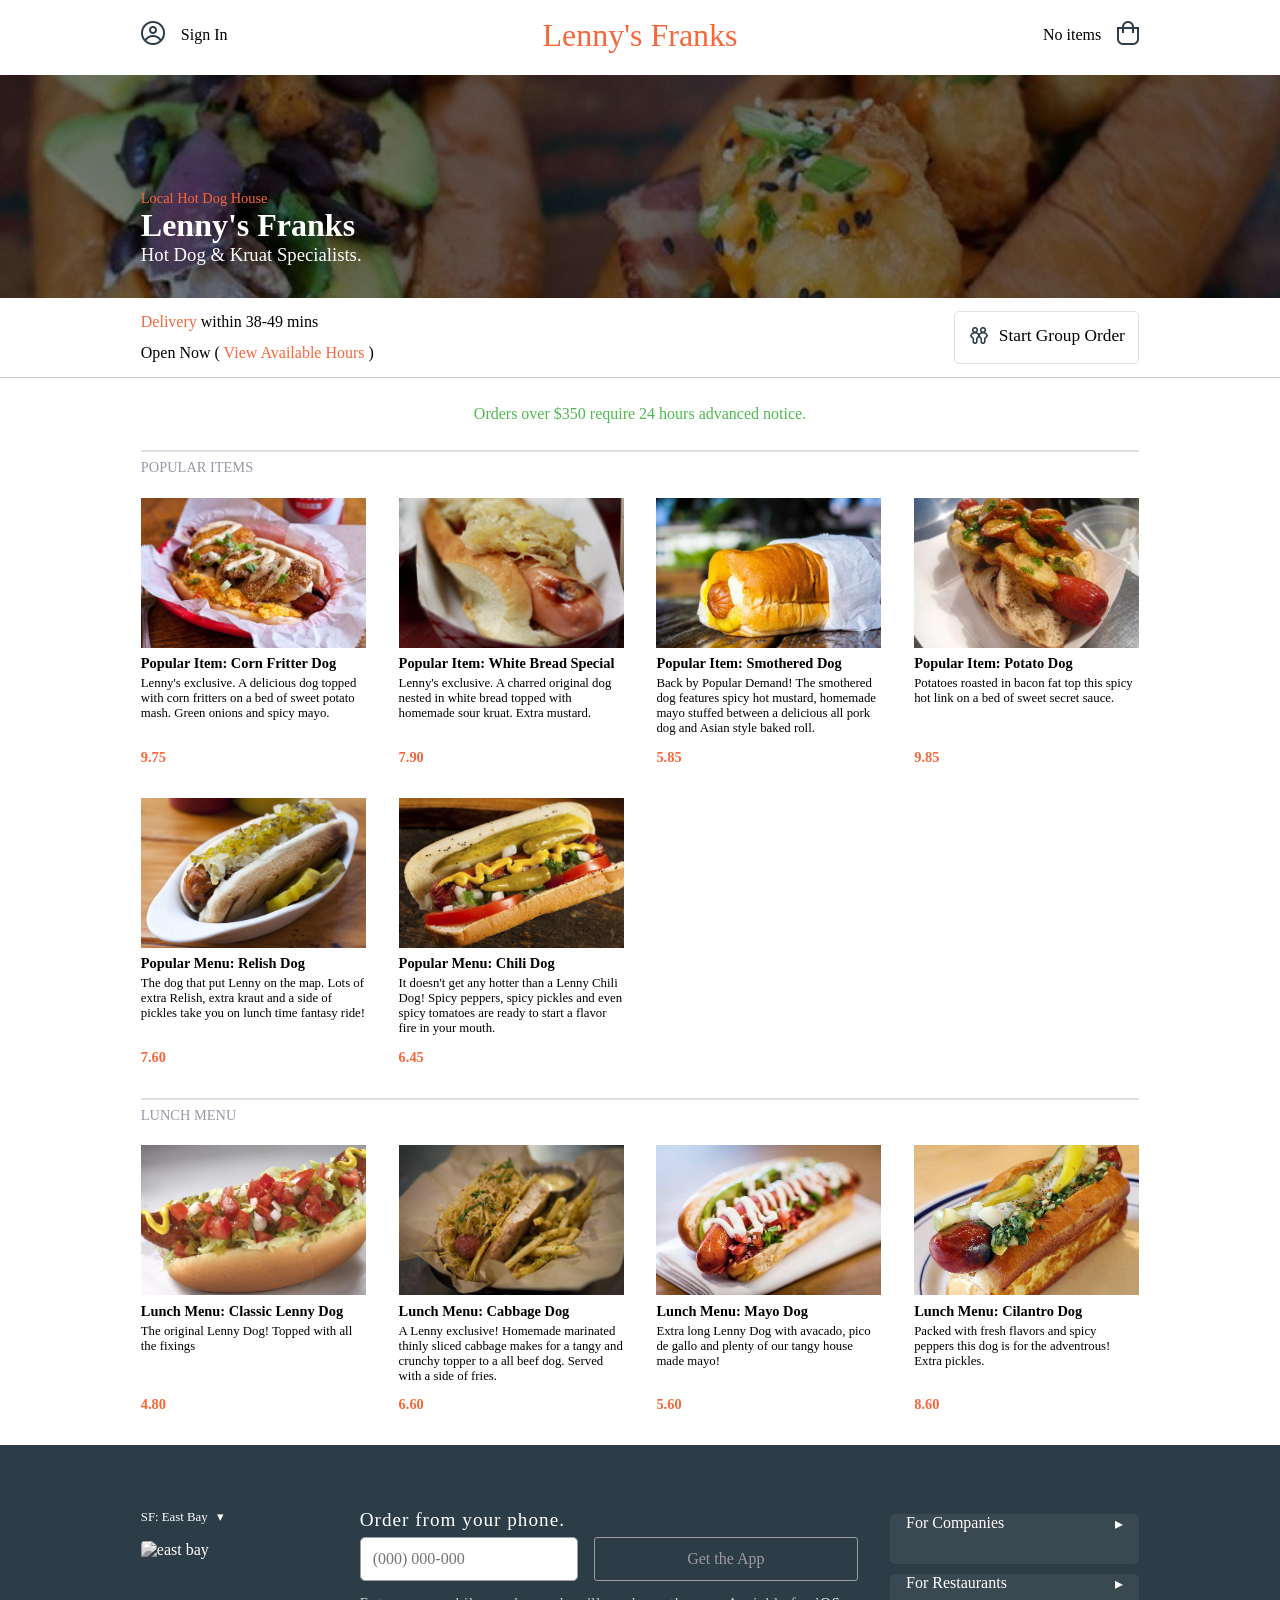
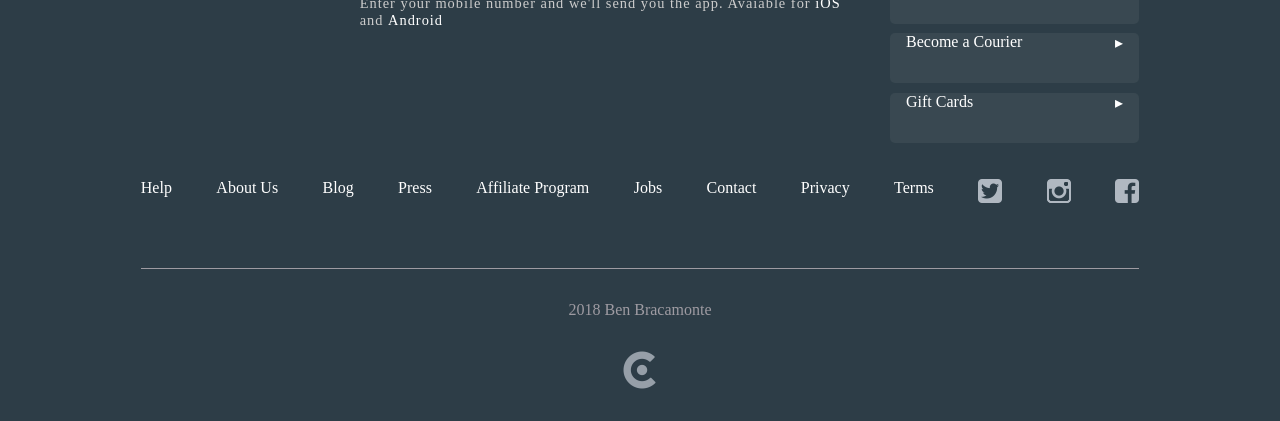
==== commit 22374131: "spelling and punctional fixes" ====
--- a/hotdogs/index.html
+++ b/hotdogs/index.html
@@ -19,7 +19,7 @@
         <div class="topbar-signin-title">Sign In</div>
       </div><!-- topbar-signin -->
 
-      <div class="topbar-title">lenny's franks</div>
+      <div class="topbar-title">Lenny's Franks</div>
 
       <div class="topbar-cart">
         <div class="topbar-cart-itemcount">No items</div>
@@ -232,7 +232,7 @@
       </div><!-- footer-links -->
 
       <div class="footer-item footer-copyright">
-        <div class="footer-copyright-date"> 2017 Ben Bracamonte</div>
+        <div class="footer-copyright-date"> 2018 Ben Bracamonte</div>
         <img src="icons/logo.png" alt="logo" class="footer-copyright-logo">
       </div><!-- footer-copyright -->
     </footer><!-- footer -->
@@ -241,7 +241,7 @@
       <div class="hours-modal-container">
 
         <div class="hours-modal-title">
-          <span>Aviable Hours</span>
+          <span>Available Hours</span>
           <span class="hours-x-button">&#10006</span>
         </div><!-- hours-modal-title -->
 
@@ -251,12 +251,12 @@
 
             <div class="hours-modal-main-mainmenu-title">
               <div class="hours-modal-main-mainmenu-title-title">Main Menu</div>
-              <div class="hours-modal-main-availablenow">Avaiable Now</div>
+              <div class="hours-modal-main-availablenow">Available Now</div>
             </div><!-- hours-modal-main-mainmenu-title -->
 
             <div class="hours-modal-main-lunchmenu-title">
               <div class="hours-modal-main-lunchmenu-title-title">Lunch Menu</div>
-              <div class="hours-modal-main-availablenow">Avaiable Now</div>
+              <div class="hours-modal-main-availablenow">Available Now</div>
             </div><!-- hours-modal-main-lunchmenu-title -->
           </div><!-- hours-modal-main-menunames -->
 
--- a/hotdogs/styles.css
+++ b/hotdogs/styles.css
@@ -485,8 +485,7 @@
       padding-right: 1em;
       margin: .3em 0 .3em 0;
       border-radius: 5px;
-      border: none;
-      text-align: left;
+      border: none;      text-align: left;
       text-indent: 1em;
       background-color: rgb(57, 72, 81);
     }
@@ -826,7 +825,7 @@
 }
 
 /* Media Queries ------------------------------------- */
-@media screen and (max-width: 620px){
+@media screen and (max-width: 650px){
   .orderbar{
     flex-basis: 10em;
     flex-direction: column;
@@ -864,4 +863,29 @@
   .phantom-item{
     display: none;
   }
+}
+
+@media (min-width: 320px) and (max-width: 480px) {
+  .orderbar{
+    flex-basis: 10em;
+    flex-direction: column;
+    align-items: center;
+    text-align: center;
+
+  }
+
+  .orderbar-orderbutton{
+    padding-bottom: 2em;
+  }
+
+  .main-menu-items{
+    flex-direction: column;
+  }
+
+  .footer-contacts{
+      flex: 1;
+      flex-direction: column;
+      padding: 1em;
+      margin: auto;
+  }
 }
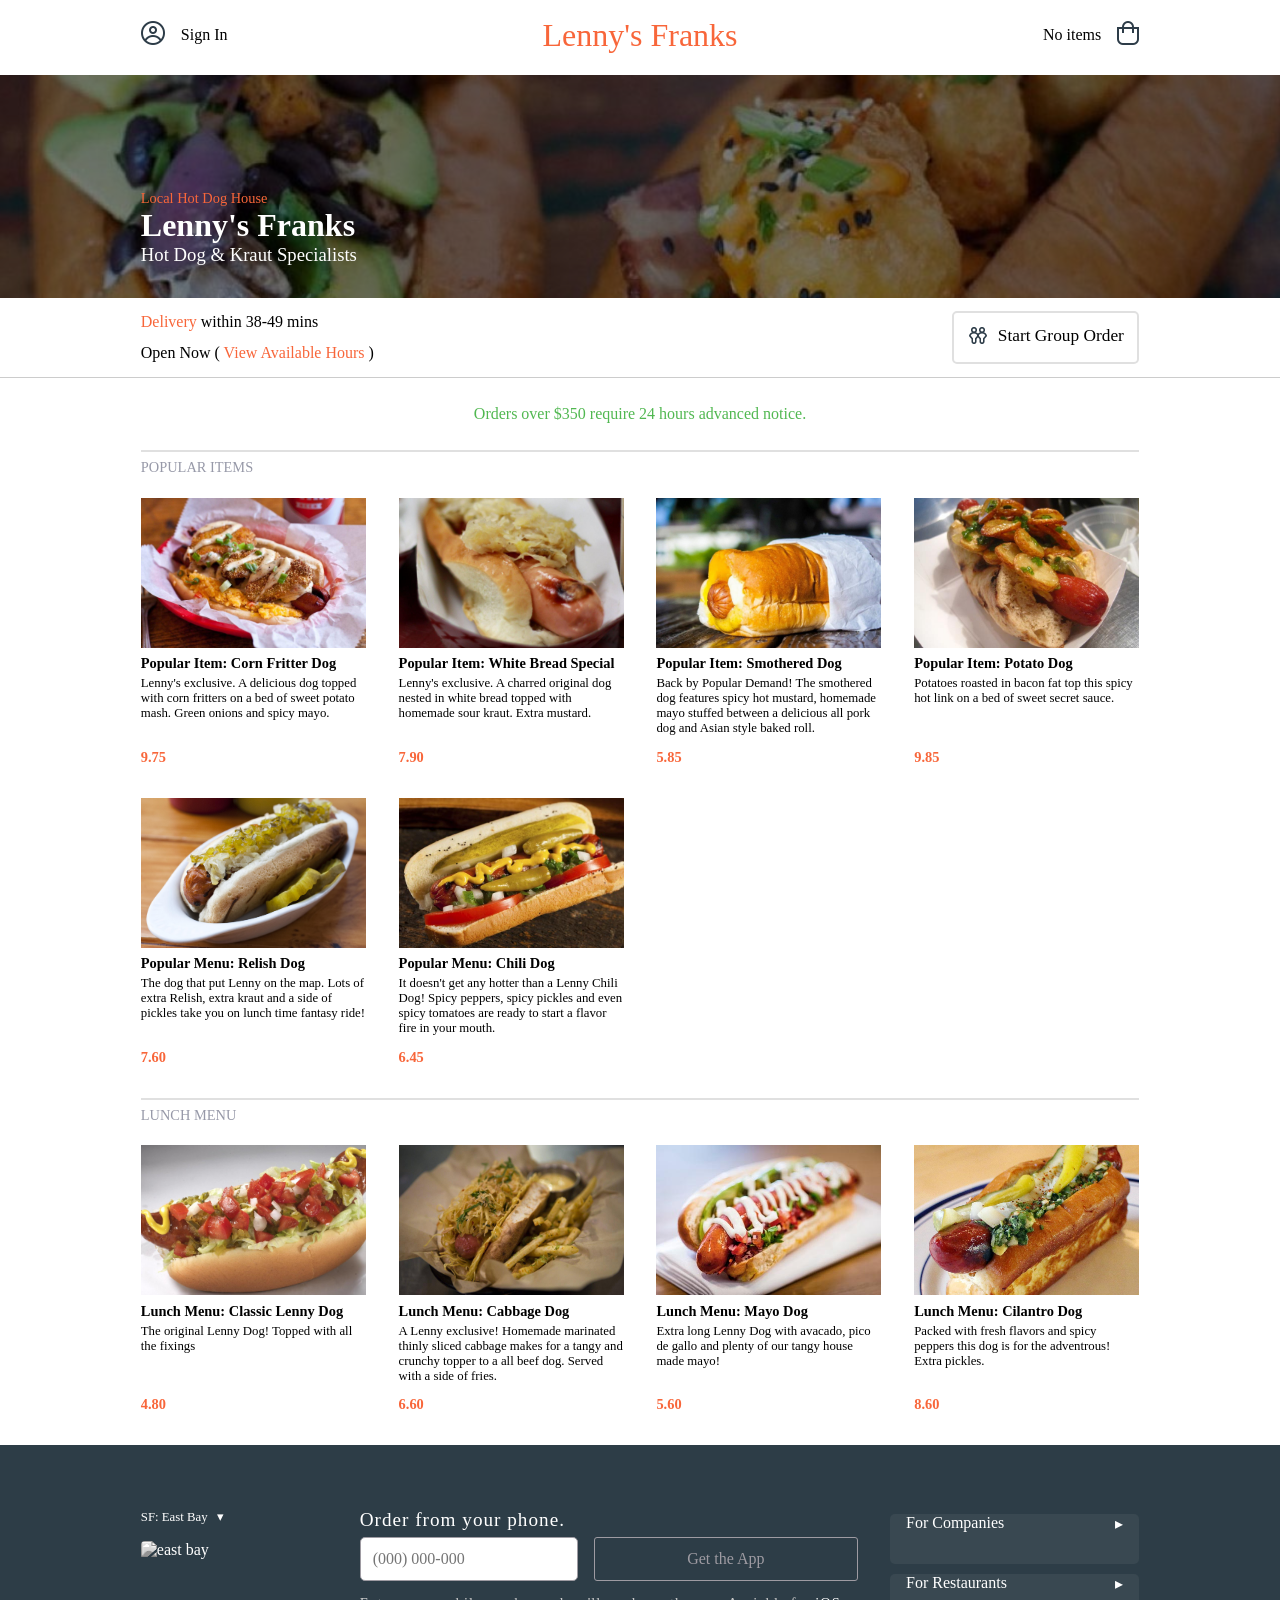
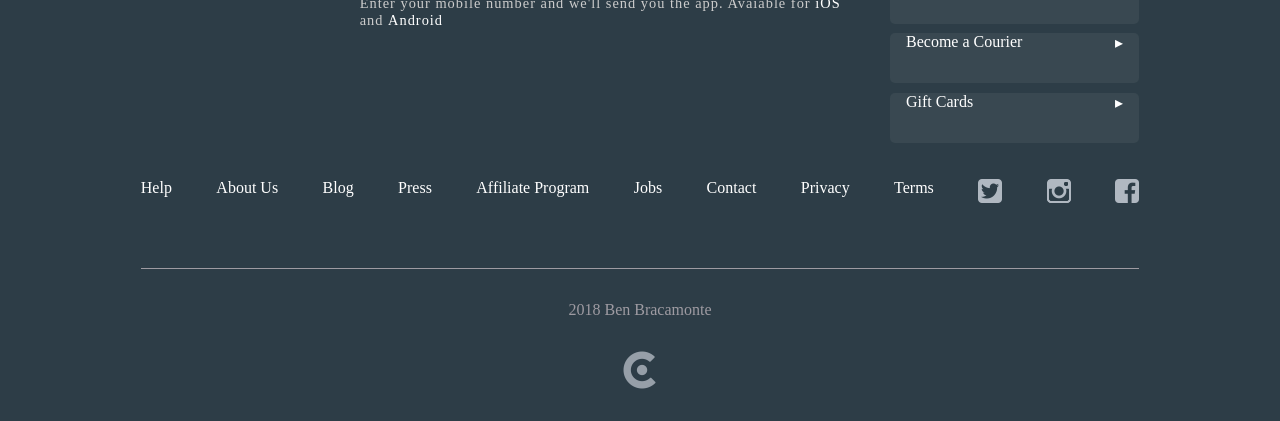
==== commit 23847bb7: "menu itme size correction for mobile" ====
--- a/hotdogs/index.html
+++ b/hotdogs/index.html
@@ -3,11 +3,13 @@
 <head>
   <title>Lenny's Franks</title>
   <link rel="stylesheet" href="styles.css">
+  <link rel="icon" href="favicon.png">
   <script
     src="https://code.jquery.com/jquery-3.2.1.js"
     integrity="sha256-DZAnKJ/6XZ9si04Hgrsxu/8s717jcIzLy3oi35EouyE="
     crossorigin="anonymous"></script>
   <script type="text/javascript" src="main.js" ></script>
+ <meta name="viewport" content="width=device-width, initial-scale=1.0"/>
 </head>
 <body>
   <div class="pagewrap">
@@ -30,7 +32,7 @@
     <div class="title">
       <h4 class="title-item title-location">Local Hot Dog House</h4>
       <h1 class="title-item title-title">Lenny's Franks</h1>
-      <h3 class="title-item title-description">Hot Dog &amp Kruat Specialists.</h3>
+      <h3 class="title-item title-description">Hot Dog &amp Kraut Specialists</h3>
     </div><!-- title -->
 
     <div class="orderbar">
@@ -67,7 +69,7 @@
             </div><!-- menu-item-imgholder -->
 
             <div class="menu-item-name">Popular Item: White Bread Special</div>
-            <div class="menu-item-description">Lenny's exclusive. A charred original dog nested in white bread topped with homemade sour kruat. Extra mustard.</div>
+            <div class="menu-item-description">Lenny's exclusive. A charred original dog nested in white bread topped with homemade sour kraut. Extra mustard.</div>
             <div class="menu-item-price">7.90</div>
           </div><!-- menu-item -->
 
@@ -363,7 +365,7 @@
 
         <div class="item-modal-description">
           <div class="item-modal-description-title">Popular Menu: White Bread Special</div><!-- item-modal-description-title -->
-          <p class="item-modal-description-description">Lenny's exclusive. A charred original dog nested in white bread topped with homemade sour kruat. Extra mustard.</p><!-- item-modal-description-description -->
+          <p class="item-modal-description-description">Lenny's exclusive. A charred original dog nested in white bread topped with homemade sour kraut. Extra mustard.</p><!-- item-modal-description-description -->
         </div><!-- item-modal-description -->
 
         <div class="item-modal-unavailble">
--- a/hotdogs/styles.css
+++ b/hotdogs/styles.css
@@ -164,6 +164,7 @@
 /* Structure -----------------------------------------*/
 
 /* - Main Page container --------------------*/
+
 
 .pagewrap{
   min-width:600px;
@@ -201,9 +202,11 @@
   flex-direction: row;
   flex-basis: 4.4em;
   line-height: 4.4em;
+
 }
 
   .topbar-signin{
+    white-space: nowrap;
     display: flex;
     flex-direction: row;
     flex: 1;
@@ -250,7 +253,7 @@
   flex-direction: column;
   justify-content: flex-end;
   flex-basis: 13.9em;
-  min-width: 900px;
+  width: 100%;
   background-color: grey;
   background-image: url('images/twodogs.jpg');
   background-size: 100% auto;
@@ -270,6 +273,7 @@
   display: flex;
   flex-basis: 5em;
   border-bottom: 1px solid rgb(204, 204, 204);
+
 }
 
   .orderbar-left{
@@ -295,7 +299,7 @@
     vertical-align: middle;
     padding: 0 1em 0 1em;
     background-color: inherit;
-    border: 1px solid rgb(224,224,224);
+    border: 2px solid rgb(224,224,224);
     border-radius: 5px;
     cursor: pointer;
   }
@@ -320,6 +324,7 @@
   height: 4.5em;
   line-height: 4.5em;
   text-align: center;
+
 }
 
 .main-menu-title{
@@ -341,7 +346,6 @@
 
 .menu-item{
   width: 225px;
-  /*margin: .5em;*/
   padding-bottom: 2em;
   display: flex;
   flex-direction: column;
@@ -357,6 +361,7 @@
   .menu-item-hovertext{
     position: relative;
     color: white;
+    width: 50%;
     top: -85px;
     left: 70px;
   }
@@ -408,7 +413,6 @@
   flex-basis: 100%;
   padding-top: 4em;
   padding-bottom: 2em;
-
 }
 
 .footer-contacts{
@@ -485,7 +489,8 @@
       padding-right: 1em;
       margin: .3em 0 .3em 0;
       border-radius: 5px;
-      border: none;      text-align: left;
+      border: none;
+      text-align: left;
       text-indent: 1em;
       background-color: rgb(57, 72, 81);
     }
@@ -603,9 +608,6 @@
   display: flex;
   flex-direction: row;
 }
-
-
-
 
 .item-modal{
   display: none;
@@ -621,7 +623,6 @@
   white-space: nowrap;
   box-shadow: 2px 2px 10px gray;
   border-radius: 5px;
-
 }
 
 .item-modal-img-container{
@@ -824,68 +825,195 @@
   display: flex;
 }
 
+.phantom-item{
+  visibility: hidden;
+}
+
+
+
 /* Media Queries ------------------------------------- */
-@media screen and (max-width: 650px){
-  .orderbar{
-    flex-basis: 10em;
-    flex-direction: column;
-    align-items: center;
-    text-align: center;
-
-  }
-
-  .orderbar-orderbutton{
-    padding-bottom: 2em;
-  }
-
-}
-
-@media screen and (max-width: 745px){
-
+
+/*Large desktop*/
+
+@media screen and (max-width: 991px) {
+  .phantom-item{
+    display: none;
+  }
+}
+
+/*Smaller desktop*/
+@media screen and (max-width: 749px) {
   .footer-links{
     flex-direction: column;
     margin: auto;
     flex-basis: auto;
     text-align: center;
-
   }
 
   .footer-link{
     padding-top: .5em;
   }
-}
-
-.phantom-item{
-  visibility: hidden;
-}
-
-@media screen and (max-width: 1150px){
-  .phantom-item{
-    display: none;
-  }
-}
-
-@media (min-width: 320px) and (max-width: 480px) {
-  .orderbar{
+
+   .footer{
+    font-size: 1.5em;
+
+  }
+
+  .footer-contacts-bays{
+    align-items: center;
+    padding-bottom: 2em;
+  }
+
+  .footer-contacts{
+    flex: 1;
+    flex-direction: column;
+    padding: 2em;
+    margin: auto;
+  }
+
+  .footer-contacts-outreach-button{
+   padding: 1em;
+  }
+
+  .footer-contacts-phone-detials{
+    margin-bottom: 1em;
+  }
+
+  .footer-contacts-bays-image{
+    width: 75%;
+  }
+}
+
+
+/* mobile */
+@media only screen
+and (min-device-width : 350px)
+and (max-device-width : 667px) {
+  .title{
+    font-size: 1.5em;
+  }
+
+  .main-bigorders{
+    white-space: wrap;
+    font-size: 1.3em;
+  }
+
+    .orderbar{
     flex-basis: 10em;
     flex-direction: column;
     align-items: center;
     text-align: center;
-
   }
 
   .orderbar-orderbutton{
+    padding-bottom: 1em;
+  }
+
+  .group-orderbutton-button{
+    padding-top: .5em;
+    font-size: .5em;
+    border: 5px solid rgb(224,224,224);
+  }
+
+  .main-menu{
+    display: flex;
+    flex-direction: column;
+    align-items: center;
+
+  }
+
+  .main-menu-title{
+    width: 100%;
+    font-size: 1.7em;
+  }
+
+  .main-menu-items{
+    flex-direction: column;
+  }
+
+  .orderbar{
+    font-size: 1.5em;
+  }
+
+  .orderbar-orderbutton{
+    font-size: 1.5em;
+
+  }
+
+  .menu-item{
+    margin-left: 5%;
+    width: 90%;
+  }
+
+  .menu-item-imgholder{
+    width: 100%;
+    height: 280px;
+  }
+
+  .menu-item-hovertext{
+    font-size: 1.5em;
+    color: white;
+    top: -50%;
+    left: 30%;
+  }
+
+  .footer{
+    font-size: 1.5em;
+  }
+
+  .footer-links{
+    flex-direction: column;
+    margin: auto;
+    flex-basis: auto;
+    text-align: center;
+  }
+
+  .footer-link{
+    padding-top: .5em;
+  }
+
+  .footer-contacts-bays{
+    align-items: center;
     padding-bottom: 2em;
   }
 
-  .main-menu-items{
-    flex-direction: column;
-  }
-
   .footer-contacts{
-      flex: 1;
-      flex-direction: column;
-      padding: 1em;
-      margin: auto;
-  }
-}+    flex: 1;
+    flex-direction: column;
+    padding: 2em;
+    margin: auto;
+  }
+
+  .footer-contacts-outreach-button{
+   padding: 1em;
+  }
+
+  .footer-contacts-phone-detials{
+    margin-bottom: 1em;
+  }
+
+  .footer-contacts-bays-image{
+    width: 75%;
+  }
+
+  .hours-modal-container{
+    /*font-size: 1.5em;*/
+  }
+
+  .item-modal{
+    /*top: 50%;*/
+    /*width: 950px;*/
+  }
+
+  .item-modal-img-container{
+    /*flex-basis: 632px;*/
+    /*background-size: 950px 632px;*/
+  }
+
+  .item-x-button{
+    /*padding: .5em 1em 1em 1em;*/
+    /*font-size: 3em;*/
+  }
+}
+
+
